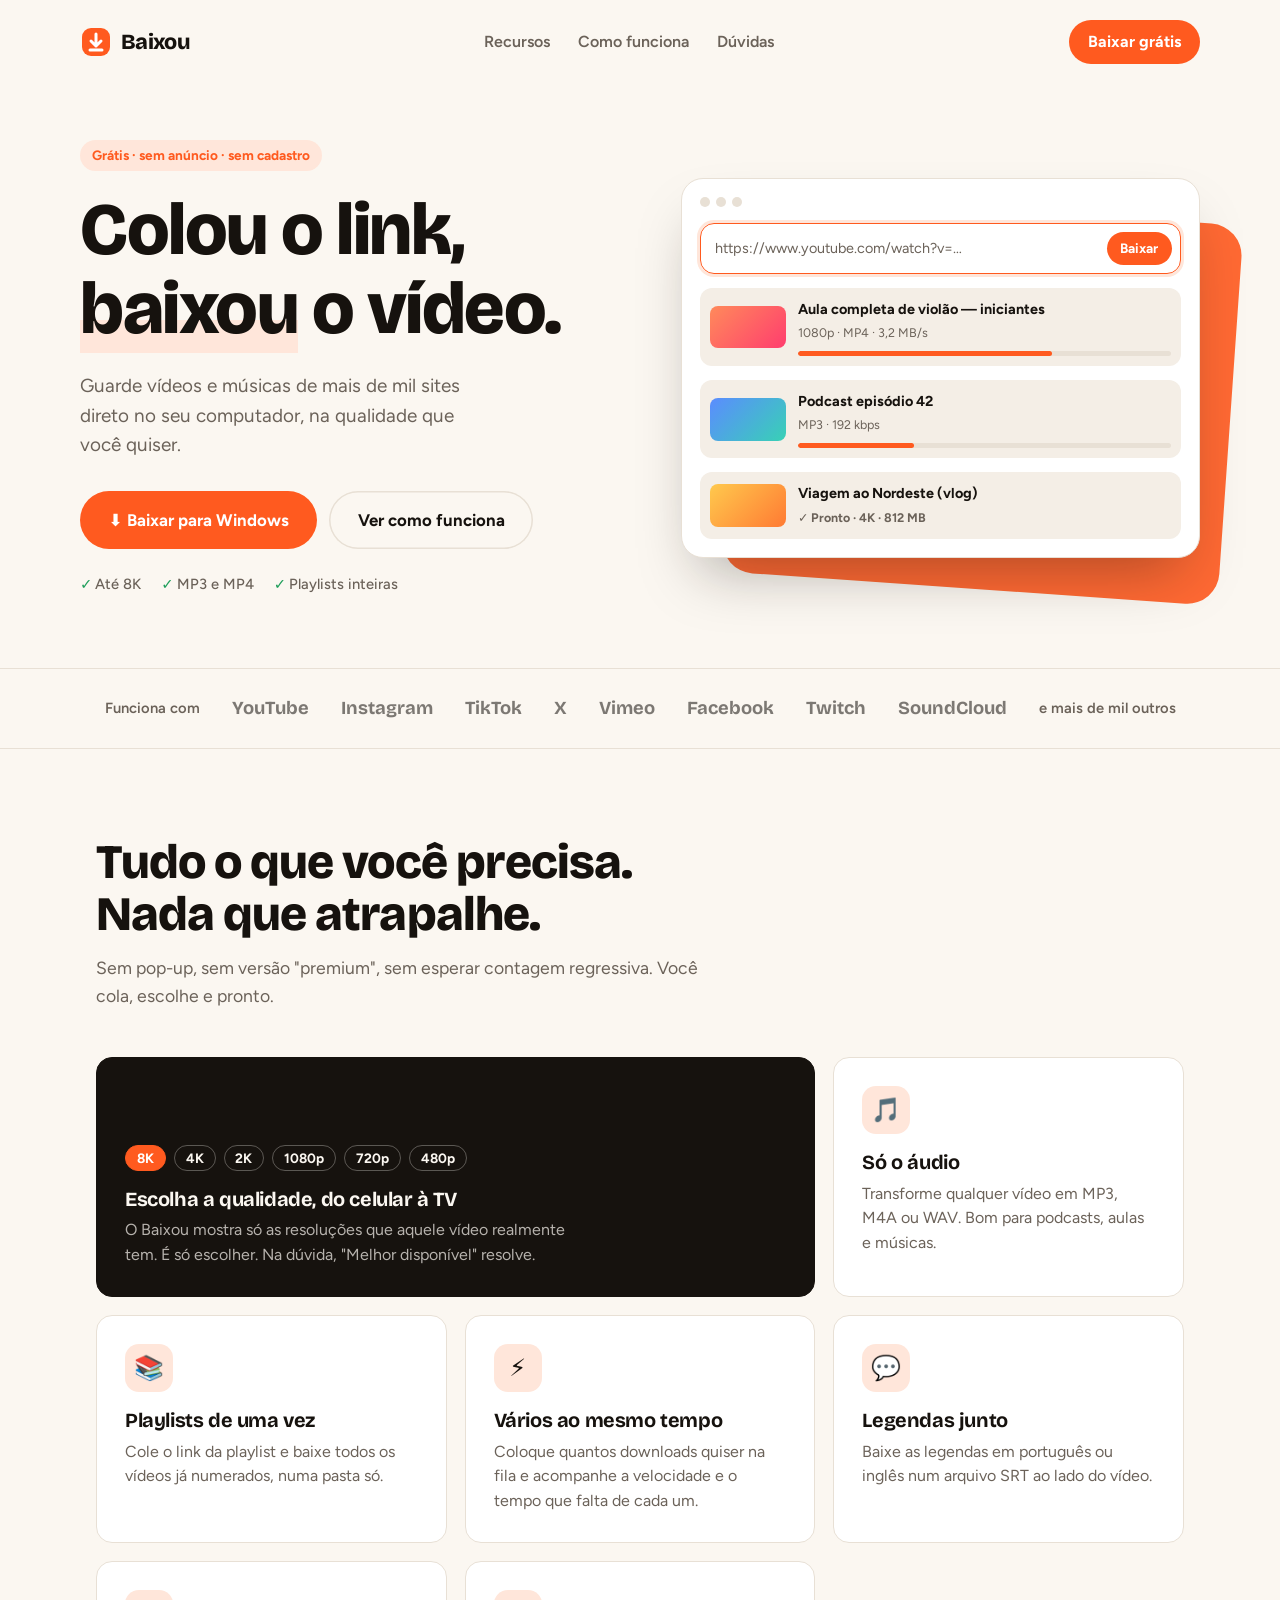
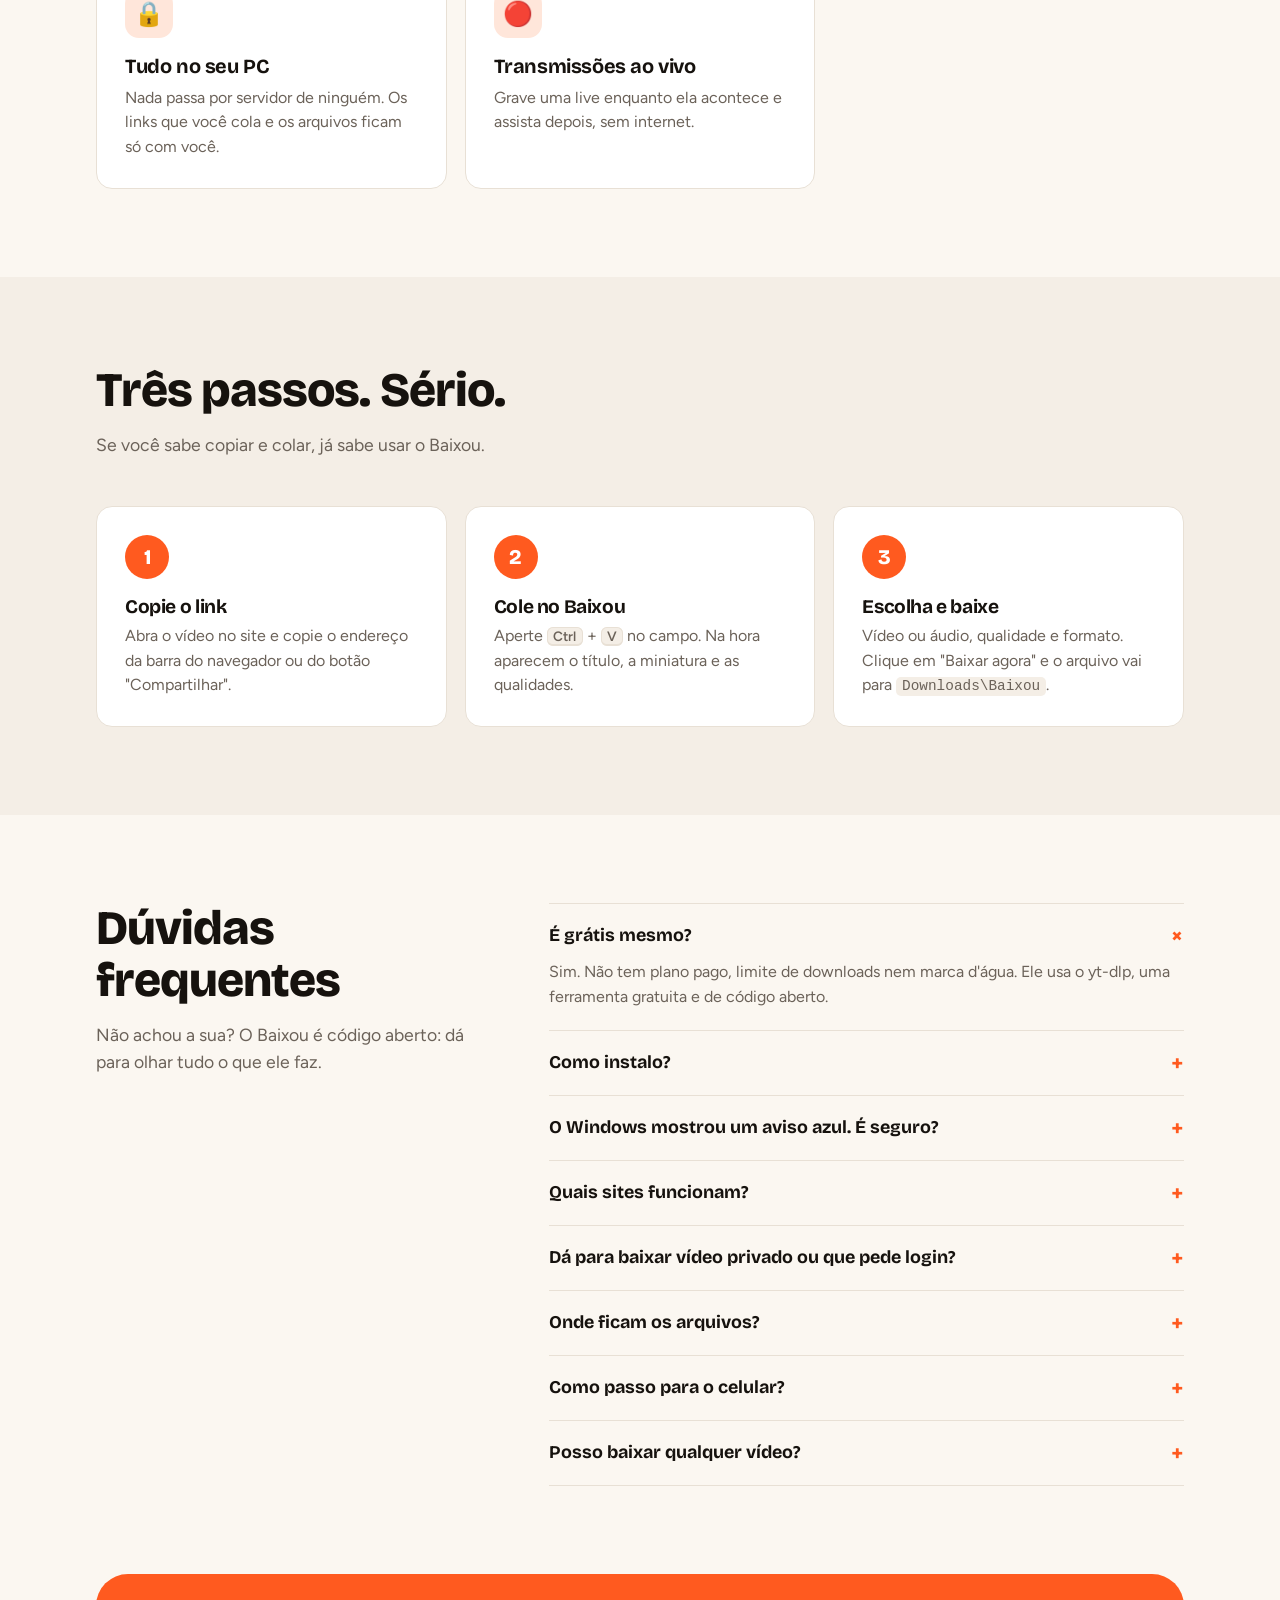
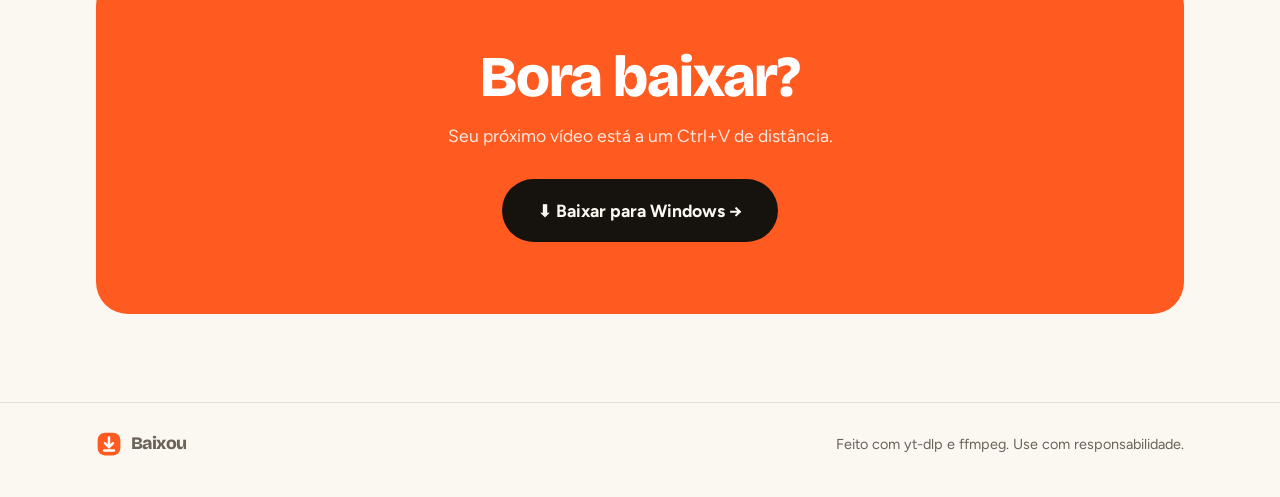
==== docs/index.html @ e3aa02eb "Baixou 1.0.0: gerenciador de downloads para Windows App em janela própria (pywebview) com download e" ====
<!doctype html>
<html lang="pt-BR">
<head>
<meta charset="utf-8">
<meta name="viewport" content="width=device-width, initial-scale=1">
<title>Baixou — colou, baixou</title>
<meta name="description" content="Baixe vídeos e músicas de mais de mil sites direto no seu computador. Grátis, sem anúncios e sem cadastro.">
<link rel="icon" href="assets/logo.svg" type="image/svg+xml">
<link rel="stylesheet" href="assets/base.css">
<style>
  html, body { overflow-x: hidden; }
  .wrap { max-width: 1120px; margin: 0 auto; padding: 0 16px; }
  section { padding: 88px 0; }

  /* topo */
  .nav { display: flex; align-items: center; justify-content: space-between; gap: 16px; padding: 20px 0; }
  .nav ul { display: flex; gap: 28px; list-style: none; margin: 0; padding: 0; font-weight: 600; }
  .nav ul a { text-decoration: none; color: var(--muted); }
  .nav ul a:hover { color: var(--ink); }
  .nav .btn { padding: .6em 1.2em; }

  /* hero */
  .hero { display: grid; grid-template-columns: 1.05fr 1fr; gap: 56px; align-items: center; padding: 56px 0 72px; }
  .eyebrow { display: inline-block; background: var(--accent-soft); color: var(--accent); font-weight: 700; font-size: .85rem; padding: .35em .9em; border-radius: 999px; margin-bottom: 20px; }
  .hero h1 { font-size: clamp(2.6rem, 6.4vw, 4.6rem); font-weight: 800; }
  .hero h1 .u { background: linear-gradient(transparent 62%, var(--accent-soft) 62%); }
  .hero p.lead { font-size: 1.18rem; color: var(--muted); margin: 22px 0 32px; max-width: 34ch; }
  .cta { display: flex; gap: 12px; flex-wrap: wrap; }
  .cta .btn { padding: .95em 1.7em; font-size: 1.05rem; }
  .ticks { display: flex; gap: 20px; flex-wrap: wrap; margin-top: 24px; color: var(--muted); font-size: .92rem; font-weight: 500; }
  .ticks span::before { content: "✓ "; color: var(--ok); font-weight: 800; }

  /* mockup do app */
  .mock { position: relative; }
  .mock::before { content: ""; position: absolute; inset: 8% -6% -8% 10%; background: var(--accent); border-radius: 32px; transform: rotate(4deg); opacity: .9; }
  .window { position: relative; background: var(--surface); border: 1px solid var(--line); border-radius: 22px; box-shadow: 0 30px 60px -20px rgba(22,18,14,.35); padding: 18px; }
  .dots { display: flex; gap: 6px; margin-bottom: 16px; }
  .dots i { width: 10px; height: 10px; border-radius: 50%; background: var(--line); }
  .m-input { display: flex; align-items: center; gap: 8px; border: 1.5px solid var(--accent); border-radius: 14px; padding: 8px 8px 8px 14px; box-shadow: 0 0 0 3px var(--accent-soft); }
  .m-input span { flex: 1; color: var(--muted); font-size: .9rem; white-space: nowrap; overflow: hidden; text-overflow: ellipsis; }
  .m-input b { background: var(--accent); color: var(--accent-ink); font-size: .85rem; padding: .45em 1em; border-radius: 999px; }
  .m-item { display: grid; grid-template-columns: 76px 1fr; gap: 12px; align-items: center; margin-top: 14px; padding: 10px; border-radius: 12px; background: var(--surface-2); }
  .m-thumb { aspect-ratio: 16/9; border-radius: 8px; }
  .m-item strong { display: block; font-size: .9rem; }
  .m-item small { color: var(--muted); font-size: .78rem; }
  .m-bar { height: 5px; border-radius: 9px; background: var(--line); margin-top: 6px; overflow: hidden; }
  .m-bar i { display: block; height: 100%; background: var(--accent); border-radius: 9px; }
  .m-done { color: var(--ok); font-weight: 700; }

  /* faixa de sites */
  .sites { padding: 28px 0; border-block: 1px solid var(--line); }
  .sites .wrap { display: flex; align-items: center; gap: 14px 32px; flex-wrap: wrap; justify-content: center; }
  .sites p { margin: 0; color: var(--muted); font-weight: 600; font-size: .92rem; }
  .sites span { font: 700 1.15rem var(--font-display); color: var(--ink); opacity: .55; }

  /* recursos */
  .head { max-width: 640px; margin-bottom: 48px; }
  .head h2 { font-size: clamp(2rem, 4.4vw, 3rem); font-weight: 800; }
  .head p { color: var(--muted); font-size: 1.1rem; margin: 14px 0 0; }
  .grid { display: grid; grid-template-columns: repeat(3, 1fr); gap: 18px; }
  .feat { background: var(--surface); border: 1px solid var(--line); border-radius: var(--radius); padding: 28px; }
  .feat .ic { width: 48px; height: 48px; display: grid; place-items: center; font-size: 1.5rem; background: var(--accent-soft); border-radius: 14px; margin-bottom: 18px; }
  .feat h3 { font-size: 1.25rem; font-weight: 700; margin-bottom: 8px; }
  .feat p { margin: 0; color: var(--muted); }
  .feat.big { grid-column: span 2; background: var(--ink); color: var(--bg); border-color: var(--ink); display: flex; flex-direction: column; justify-content: flex-end; min-height: 240px; }
  .feat.big p { color: color-mix(in srgb, var(--bg) 70%, transparent); max-width: 46ch; }
  .feat.big .ic { background: var(--accent); }
  .q-list { display: flex; gap: 8px; flex-wrap: wrap; margin-bottom: 18px; }
  .q-list b { font: 700 .85rem var(--font-body); padding: .3em .8em; border-radius: 99px; border: 1.5px solid color-mix(in srgb, var(--bg) 30%, transparent); }
  .q-list b:first-child { background: var(--accent); border-color: var(--accent); color: var(--accent-ink); }

  /* passos */
  .how { background: var(--surface-2); }
  .steps { display: grid; grid-template-columns: repeat(3, 1fr); gap: 18px; counter-reset: s; }
  .step { position: relative; padding: 28px; background: var(--surface); border-radius: var(--radius); border: 1px solid var(--line); }
  .step::before { counter-increment: s; content: counter(s); display: grid; place-items: center; width: 44px; height: 44px; border-radius: 50%; background: var(--accent); color: var(--accent-ink); font: 800 1.3rem var(--font-display); margin-bottom: 18px; }
  .step h3 { font-size: 1.2rem; margin-bottom: 6px; }
  .step p { margin: 0; color: var(--muted); }
  .step kbd { font: 600 .85em var(--font-body); background: var(--surface-2); border: 1px solid var(--line); border-bottom-width: 2px; border-radius: 6px; padding: 0 .4em; }

  /* faq */
  .faq { display: grid; grid-template-columns: 1fr 1.6fr; gap: 56px; }
  details { border-bottom: 1px solid var(--line); padding: 20px 0; }
  details:first-of-type { border-top: 1px solid var(--line); }
  summary { cursor: pointer; list-style: none; display: flex; justify-content: space-between; gap: 16px; font: 700 1.12rem var(--font-display); }
  summary::-webkit-details-marker { display: none; }
  summary::after { content: "+"; font-size: 1.5rem; line-height: 1; color: var(--accent); transition: transform .2s; }
  details[open] summary::after { transform: rotate(45deg); }
  details p { color: var(--muted); margin: 12px 0 0; }
  code { font-size: .9em; background: var(--surface-2); padding: .1em .4em; border-radius: 5px; }

  /* cta final */
  .final { text-align: center; background: var(--accent); color: var(--accent-ink); border-radius: 32px; padding: 72px 24px; margin: 0 0 88px; }
  .final h2 { font-size: clamp(2.2rem, 5vw, 3.6rem); font-weight: 800; }
  .final p { opacity: .85; font-size: 1.1rem; margin: 14px 0 30px; }
  .final .btn { background: var(--ink); color: var(--bg); padding: 1em 2em; font-size: 1.1rem; }
  .final .btn:hover { opacity: .9; }

  footer { border-top: 1px solid var(--line); padding: 28px 0 40px; color: var(--muted); font-size: .9rem; }
  footer .wrap { display: flex; justify-content: space-between; gap: 16px; flex-wrap: wrap; align-items: center; }

  @media (max-width: 880px) {
    .hero, .faq { grid-template-columns: 1fr; gap: 40px; }
    .grid, .steps { grid-template-columns: 1fr; }
    .feat.big { grid-column: auto; }
    .nav ul { display: none; }
    section { padding: 64px 0; }
    .mock::before { inset: 6% -2% -6% 8%; }
  }
</style>
</head>
<body>

<header class="wrap nav">
  <a class="logo" href="./"><img src="assets/logo.svg" alt="" width="32" height="32">Baixou</a>
  <ul>
    <li><a href="#recursos">Recursos</a></li>
    <li><a href="#como">Como funciona</a></li>
    <li><a href="#duvidas">Dúvidas</a></li>
  </ul>
  <a class="btn btn-primary" href="https://github.com/kromatus2004/baixou/releases/latest/download/Baixou-Setup.exe">Baixar grátis</a>
</header>

<main>
  <div class="wrap hero">
    <div>
      <span class="eyebrow">Grátis · sem anúncio · sem cadastro</span>
      <h1>Colou o link,<br><span class="u">baixou</span> o vídeo.</h1>
      <p class="lead">Guarde vídeos e músicas de mais de mil sites direto no seu computador, na qualidade que você quiser.</p>
      <div class="cta">
        <a class="btn btn-primary" href="https://github.com/kromatus2004/baixou/releases/latest/download/Baixou-Setup.exe">⬇ Baixar para Windows</a>
        <a class="btn btn-ghost" href="#como">Ver como funciona</a>
      </div>
      <div class="ticks"><span>Até 8K</span><span>MP3 e MP4</span><span>Playlists inteiras</span></div>
    </div>

    <div class="mock" aria-hidden="true">
      <div class="window">
        <div class="dots"><i></i><i></i><i></i></div>
        <div class="m-input"><span>https://www.youtube.com/watch?v=…</span><b>Baixar</b></div>
        <div class="m-item">
          <div class="m-thumb" style="background:linear-gradient(135deg,#FF8A5B,#FF3D6E)"></div>
          <div><strong>Aula completa de violão — iniciantes</strong><small>1080p · MP4 · 3,2 MB/s</small><div class="m-bar"><i style="width:68%"></i></div></div>
        </div>
        <div class="m-item">
          <div class="m-thumb" style="background:linear-gradient(135deg,#5B8CFF,#38D1B5)"></div>
          <div><strong>Podcast episódio 42</strong><small>MP3 · 192 kbps</small><div class="m-bar"><i style="width:31%"></i></div></div>
        </div>
        <div class="m-item">
          <div class="m-thumb" style="background:linear-gradient(135deg,#FFC94D,#FF7A33)"></div>
          <div><strong>Viagem ao Nordeste (vlog)</strong><small class="m-done">✓ Pronto · 4K · 812 MB</small></div>
        </div>
      </div>
    </div>
  </div>

  <div class="sites">
    <div class="wrap">
      <p>Funciona com</p>
      <span>YouTube</span><span>Instagram</span><span>TikTok</span><span>X</span><span>Vimeo</span><span>Facebook</span><span>Twitch</span><span>SoundCloud</span>
      <p>e mais de mil outros</p>
    </div>
  </div>

  <section id="recursos">
    <div class="wrap">
      <div class="head">
        <h2>Tudo o que você precisa. Nada que atrapalhe.</h2>
        <p>Sem pop-up, sem versão "premium", sem esperar contagem regressiva. Você cola, escolhe e pronto.</p>
      </div>
      <div class="grid">
        <div class="feat big">
          <div class="q-list"><b>8K</b><b>4K</b><b>2K</b><b>1080p</b><b>720p</b><b>480p</b></div>
          <h3>Escolha a qualidade, do celular à TV</h3>
          <p>O Baixou mostra só as resoluções que aquele vídeo realmente tem. É só escolher. Na dúvida, "Melhor disponível" resolve.</p>
        </div>
        <div class="feat"><div class="ic">🎵</div><h3>Só o áudio</h3><p>Transforme qualquer vídeo em MP3, M4A ou WAV. Bom para podcasts, aulas e músicas.</p></div>
        <div class="feat"><div class="ic">📚</div><h3>Playlists de uma vez</h3><p>Cole o link da playlist e baixe todos os vídeos já numerados, numa pasta só.</p></div>
        <div class="feat"><div class="ic">⚡</div><h3>Vários ao mesmo tempo</h3><p>Coloque quantos downloads quiser na fila e acompanhe a velocidade e o tempo que falta de cada um.</p></div>
        <div class="feat"><div class="ic">💬</div><h3>Legendas junto</h3><p>Baixe as legendas em português ou inglês num arquivo SRT ao lado do vídeo.</p></div>
        <div class="feat"><div class="ic">🔒</div><h3>Tudo no seu PC</h3><p>Nada passa por servidor de ninguém. Os links que você cola e os arquivos ficam só com você.</p></div>
        <div class="feat"><div class="ic">🔴</div><h3>Transmissões ao vivo</h3><p>Grave uma live enquanto ela acontece e assista depois, sem internet.</p></div>
      </div>
    </div>
  </section>

  <section id="como" class="how">
    <div class="wrap">
      <div class="head">
        <h2>Três passos. Sério.</h2>
        <p>Se você sabe copiar e colar, já sabe usar o Baixou.</p>
      </div>
      <div class="steps">
        <div class="step"><h3>Copie o link</h3><p>Abra o vídeo no site e copie o endereço da barra do navegador ou do botão "Compartilhar".</p></div>
        <div class="step"><h3>Cole no Baixou</h3><p>Aperte <kbd>Ctrl</kbd> + <kbd>V</kbd> no campo. Na hora aparecem o título, a miniatura e as qualidades.</p></div>
        <div class="step"><h3>Escolha e baixe</h3><p>Vídeo ou áudio, qualidade e formato. Clique em "Baixar agora" e o arquivo vai para <code>Downloads\Baixou</code>.</p></div>
      </div>
    </div>
  </section>

  <section id="duvidas">
    <div class="wrap faq">
      <div class="head" style="margin:0">
        <h2>Dúvidas frequentes</h2>
        <p>Não achou a sua? O Baixou é código aberto: dá para olhar tudo o que ele faz.</p>
      </div>
      <div>
        <details open><summary>É grátis mesmo?</summary><p>Sim. Não tem plano pago, limite de downloads nem marca d'água. Ele usa o yt-dlp, uma ferramenta gratuita e de código aberto.</p></details>
        <details><summary>Como instalo?</summary><p>Baixe o <code>Baixou-Setup.exe</code> (cerca de 90 MB), abra e clique em Avançar até concluir. Não precisa de senha de administrador nem de instalar mais nada: tudo o que o Baixou usa já vem junto. Funciona no Windows 10 e 11 (64 bits).</p></details>
        <details><summary>O Windows mostrou um aviso azul. É seguro?</summary><p>Esse aviso (SmartScreen) aparece para programas novos que ainda não têm assinatura digital paga. Clique em <b>Mais informações</b> e depois em <b>Executar assim mesmo</b>. O código do Baixou é aberto e pode ser conferido no GitHub.</p></details>
        <details><summary>Quais sites funcionam?</summary><p>Mais de mil: YouTube, Instagram, TikTok, X, Facebook, Vimeo, Twitch, SoundCloud e muitos outros. Se um site parar de funcionar, atualizar o yt-dlp costuma resolver.</p></details>
        <details><summary>Dá para baixar vídeo privado ou que pede login?</summary><p>Dá. Clique em <b>🔑 Login</b> no app e escolha o seu navegador, ou envie um arquivo <code>cookies.txt</code> exportado com a extensão <b>Get cookies.txt LOCALLY</b>. O Baixou usa a sua sessão só para baixar, e o login nunca sai do seu computador. No Windows, o Chrome, o Edge e o Brave costumam bloquear a leitura direta, então ali o cookies.txt é o caminho mais garantido.</p></details>
        <details><summary>Onde ficam os arquivos?</summary><p>Na pasta <code>Downloads\Baixou</code>. O botão "Abrir pasta" leva você direto até ela. Playlists ganham uma subpasta com o nome da lista.</p></details>
        <details><summary>Como passo para o celular?</summary><p>Mande pelo cabo USB, pelo Google Drive/OneDrive ou pelo WhatsApp Web. Os arquivos MP4 e MP3 abrem em qualquer celular.</p></details>
        <details><summary>Posso baixar qualquer vídeo?</summary><p>Tecnicamente quase tudo, mas use com responsabilidade: baixe só o que você tem direito de guardar, como conteúdo próprio, com licença livre ou autorizado pelo autor.</p></details>
      </div>
    </div>
  </section>

  <div class="wrap">
    <div class="final">
      <h2>Bora baixar?</h2>
      <p>Seu próximo vídeo está a um Ctrl+V de distância.</p>
      <a class="btn" href="https://github.com/kromatus2004/baixou/releases/latest/download/Baixou-Setup.exe">⬇ Baixar para Windows →</a>
    </div>
  </div>
</main>

<footer>
  <div class="wrap">
    <a class="logo" href="./" style="font-size:1.1rem"><img src="assets/logo.svg" alt="" width="26" height="26">Baixou</a>
    <span>Feito com yt-dlp e ffmpeg. Use com responsabilidade.</span>
  </div>
</footer>

</body>
</html>
---- docs/assets/base.css ----
@import url("https://fonts.googleapis.com/css2?family=Bricolage+Grotesque:opsz,wght@12..96,500;12..96,700;12..96,800&family=Figtree:wght@400;500;600;700&display=swap");

:root {
  --bg: #FBF7F1;
  --surface: #FFFFFF;
  --surface-2: #F4EEE6;
  --ink: #16120E;
  --muted: #6B6259;
  --line: #E8E0D5;
  --accent: #FF5A1F;
  --accent-hover: #E84A12;
  --accent-ink: #FFFFFF;
  --accent-soft: #FFE6DA;
  --ok: #1E9E5A;
  --ok-soft: #DDF4E7;
  --err: #D93025;
  --err-soft: #FCE4E2;
  --shadow: 0 1px 2px rgba(22, 18, 14, .06), 0 8px 24px rgba(22, 18, 14, .06);
  --radius: 16px;
  --font-display: "Bricolage Grotesque", "Segoe UI", system-ui, sans-serif;
  --font-body: "Figtree", "Segoe UI", system-ui, sans-serif;
  color-scheme: light;
}

@media (prefers-color-scheme: dark) {
  :root:not([data-theme="light"]) {
    --bg: #14110E;
    --surface: #1E1A16;
    --surface-2: #27221D;
    --ink: #F5EFE7;
    --muted: #A89C8F;
    --line: #352E27;
    --accent: #FF6B33;
    --accent-hover: #FF7F4D;
    --accent-ink: #1A0D06;
    --accent-soft: #3A2116;
    --ok: #4CC584;
    --ok-soft: #173325;
    --err: #FF7A70;
    --err-soft: #3B1B18;
    --shadow: 0 1px 2px rgba(0, 0, 0, .3), 0 8px 24px rgba(0, 0, 0, .25);
    color-scheme: dark;
  }
}

* { box-sizing: border-box; }
[hidden] { display: none !important; }
html { -webkit-text-size-adjust: 100%; }
body {
  margin: 0;
  background: var(--bg);
  color: var(--ink);
  font: 16px/1.55 var(--font-body);
  -webkit-font-smoothing: antialiased;
}
h1, h2, h3 { font-family: var(--font-display); line-height: 1.08; letter-spacing: -0.02em; margin: 0; }
a { color: inherit; }
button, input, select { font: inherit; color: inherit; }
img { max-width: 100%; display: block; }

.btn {
  display: inline-flex; align-items: center; justify-content: center; gap: .5em;
  border: 0; border-radius: 999px; padding: .8em 1.4em;
  font-weight: 700; text-decoration: none; cursor: pointer;
  transition: background .15s, transform .1s, opacity .15s;
}
.btn:active { transform: translateY(1px); }
.btn:disabled { opacity: .5; cursor: not-allowed; }
.btn-primary { background: var(--accent); color: var(--accent-ink); }
.btn-primary:hover:not(:disabled) { background: var(--accent-hover); }
.btn-ghost { background: transparent; color: var(--ink); box-shadow: inset 0 0 0 1.5px var(--line); }
.btn-ghost:hover:not(:disabled) { background: var(--surface-2); }

.logo { display: inline-flex; align-items: center; gap: .55rem; font: 800 1.35rem var(--font-display); letter-spacing: -0.03em; text-decoration: none; }
.logo svg { width: 32px; height: 32px; }

:focus-visible { outline: 2.5px solid var(--accent); outline-offset: 2px; }
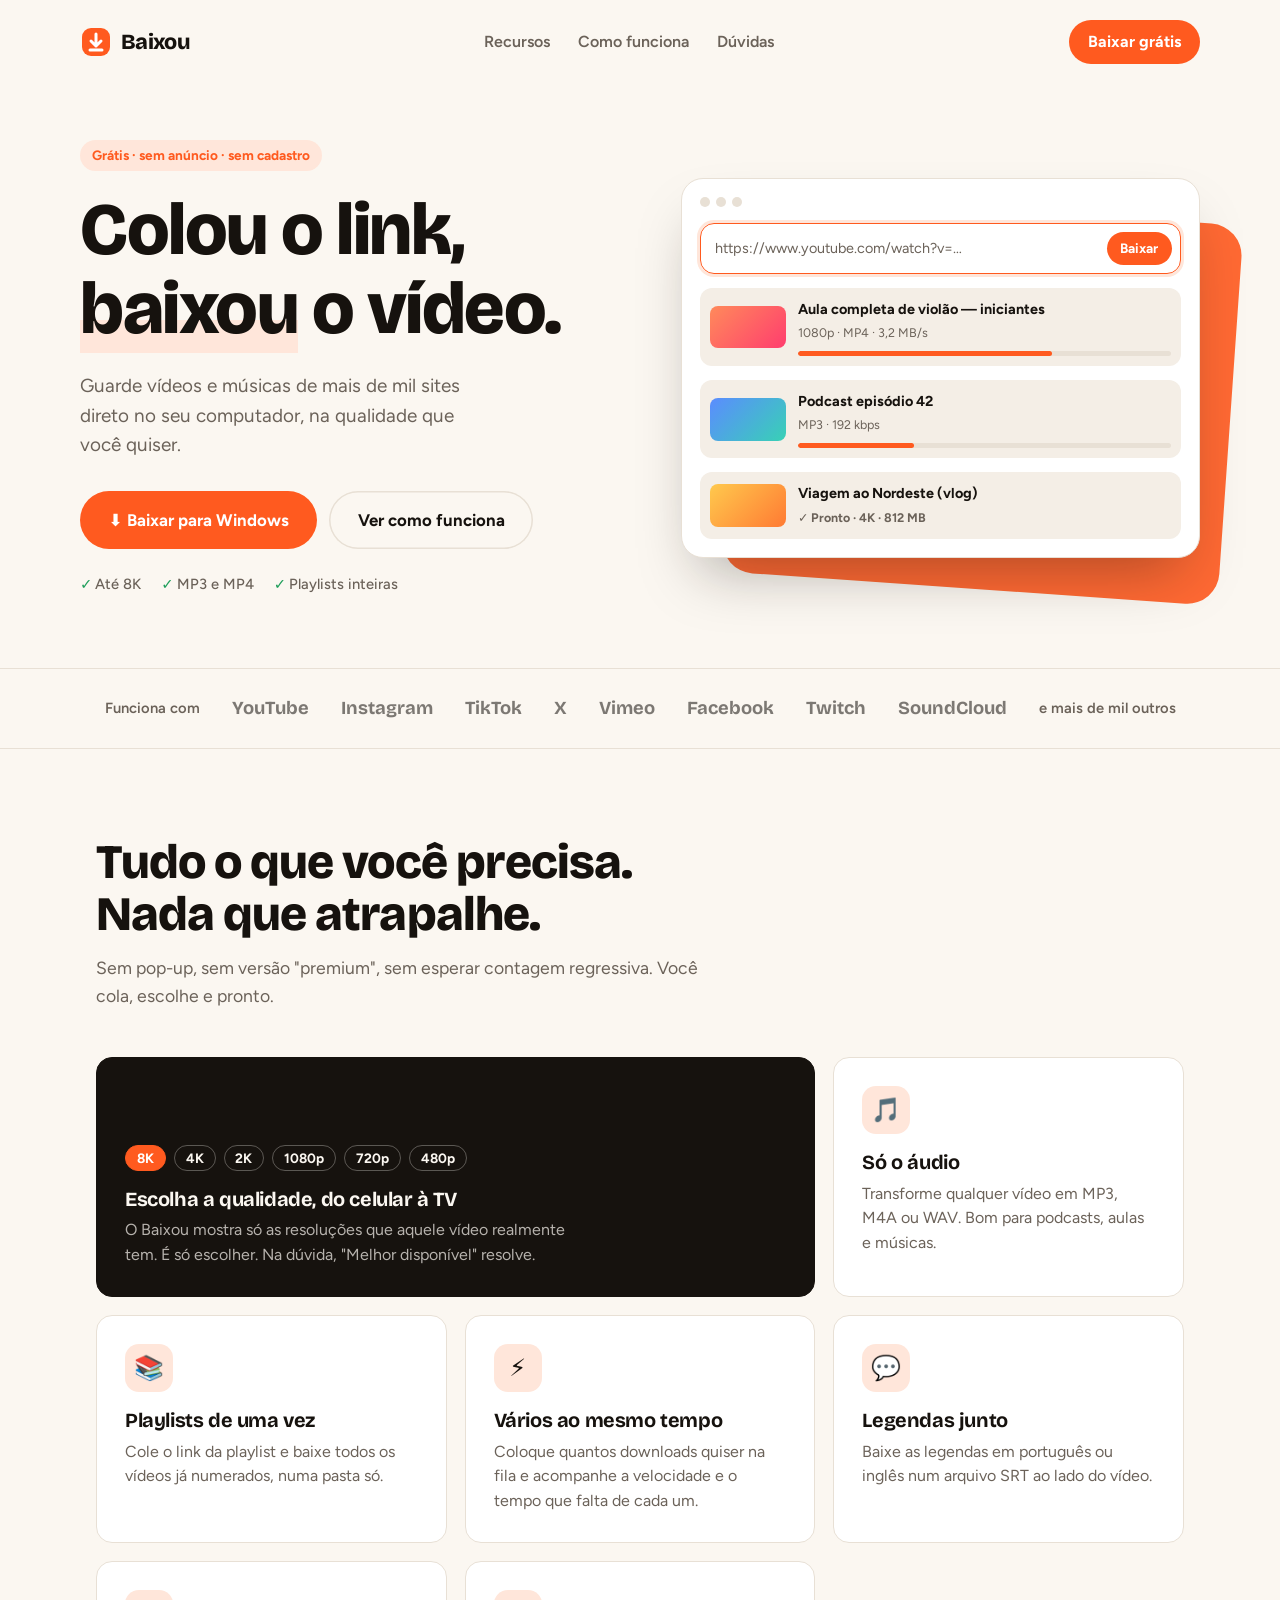
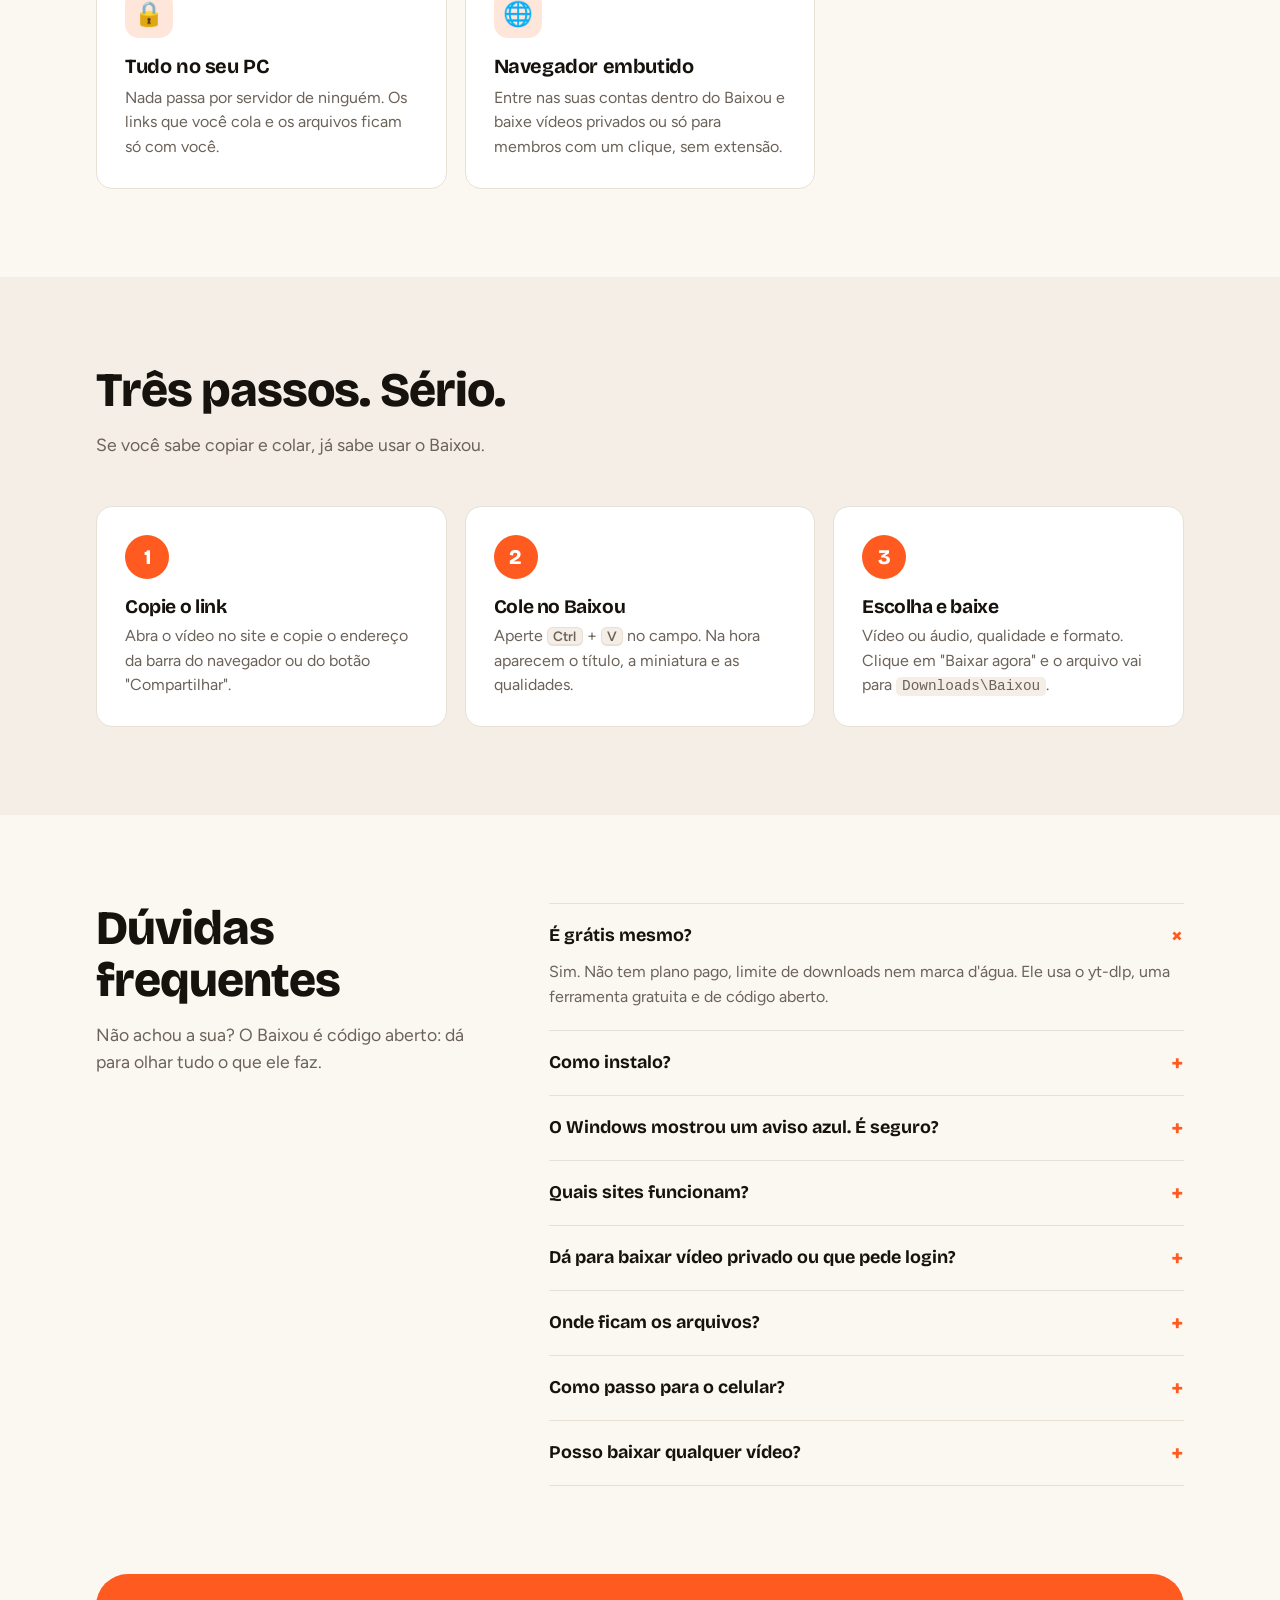
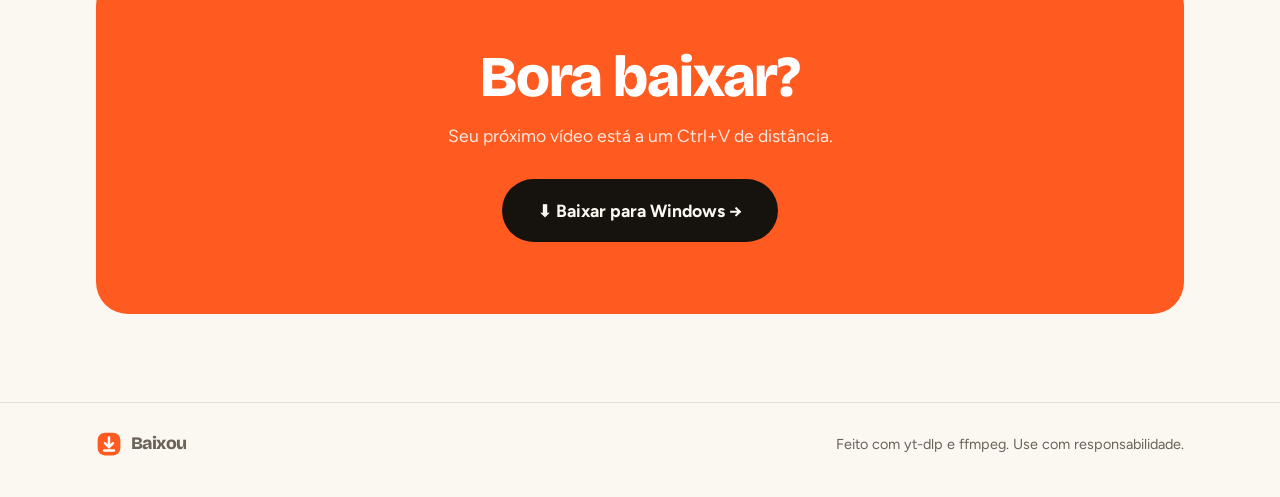
==== commit 70c8c3a1: "Baixou 1.1.0: navegador interno Nova tela "Navegador" com atalhos de sites. A janela do navegador gu" ====
--- a/docs/index.html
+++ b/docs/index.html
@@ -179,7 +179,7 @@
         <div class="feat"><div class="ic">⚡</div><h3>Vários ao mesmo tempo</h3><p>Coloque quantos downloads quiser na fila e acompanhe a velocidade e o tempo que falta de cada um.</p></div>
         <div class="feat"><div class="ic">💬</div><h3>Legendas junto</h3><p>Baixe as legendas em português ou inglês num arquivo SRT ao lado do vídeo.</p></div>
         <div class="feat"><div class="ic">🔒</div><h3>Tudo no seu PC</h3><p>Nada passa por servidor de ninguém. Os links que você cola e os arquivos ficam só com você.</p></div>
-        <div class="feat"><div class="ic">🔴</div><h3>Transmissões ao vivo</h3><p>Grave uma live enquanto ela acontece e assista depois, sem internet.</p></div>
+        <div class="feat"><div class="ic">🌐</div><h3>Navegador embutido</h3><p>Entre nas suas contas dentro do Baixou e baixe vídeos privados ou só para membros com um clique, sem extensão.</p></div>
       </div>
     </div>
   </section>
@@ -209,7 +209,7 @@
         <details><summary>Como instalo?</summary><p>Baixe o <code>Baixou-Setup.exe</code> (cerca de 90 MB), abra e clique em Avançar até concluir. Não precisa de senha de administrador nem de instalar mais nada: tudo o que o Baixou usa já vem junto. Funciona no Windows 10 e 11 (64 bits).</p></details>
         <details><summary>O Windows mostrou um aviso azul. É seguro?</summary><p>Esse aviso (SmartScreen) aparece para programas novos que ainda não têm assinatura digital paga. Clique em <b>Mais informações</b> e depois em <b>Executar assim mesmo</b>. O código do Baixou é aberto e pode ser conferido no GitHub.</p></details>
         <details><summary>Quais sites funcionam?</summary><p>Mais de mil: YouTube, Instagram, TikTok, X, Facebook, Vimeo, Twitch, SoundCloud e muitos outros. Se um site parar de funcionar, atualizar o yt-dlp costuma resolver.</p></details>
-        <details><summary>Dá para baixar vídeo privado ou que pede login?</summary><p>Dá. Clique em <b>🔑 Login</b> no app e escolha o seu navegador, ou envie um arquivo <code>cookies.txt</code> exportado com a extensão <b>Get cookies.txt LOCALLY</b>. O Baixou usa a sua sessão só para baixar, e o login nunca sai do seu computador. No Windows, o Chrome, o Edge e o Brave costumam bloquear a leitura direta, então ali o cookies.txt é o caminho mais garantido.</p></details>
+        <details><summary>Dá para baixar vídeo privado ou que pede login?</summary><p>Dá. No Baixou, abra <b>🌐 Navegador</b>, entre na sua conta (Instagram, Facebook, Vimeo…) e, na página do vídeo, clique em <b>⬇ Baixar este vídeo</b>. O login fica guardado só no Baixou. Se algum site, como o Google, recusar o login no navegador embutido, use a opção <b>🔑 Login</b> com um arquivo <code>cookies.txt</code>.</p></details>
         <details><summary>Onde ficam os arquivos?</summary><p>Na pasta <code>Downloads\Baixou</code>. O botão "Abrir pasta" leva você direto até ela. Playlists ganham uma subpasta com o nome da lista.</p></details>
         <details><summary>Como passo para o celular?</summary><p>Mande pelo cabo USB, pelo Google Drive/OneDrive ou pelo WhatsApp Web. Os arquivos MP4 e MP3 abrem em qualquer celular.</p></details>
         <details><summary>Posso baixar qualquer vídeo?</summary><p>Tecnicamente quase tudo, mas use com responsabilidade: baixe só o que você tem direito de guardar, como conteúdo próprio, com licença livre ou autorizado pelo autor.</p></details>
